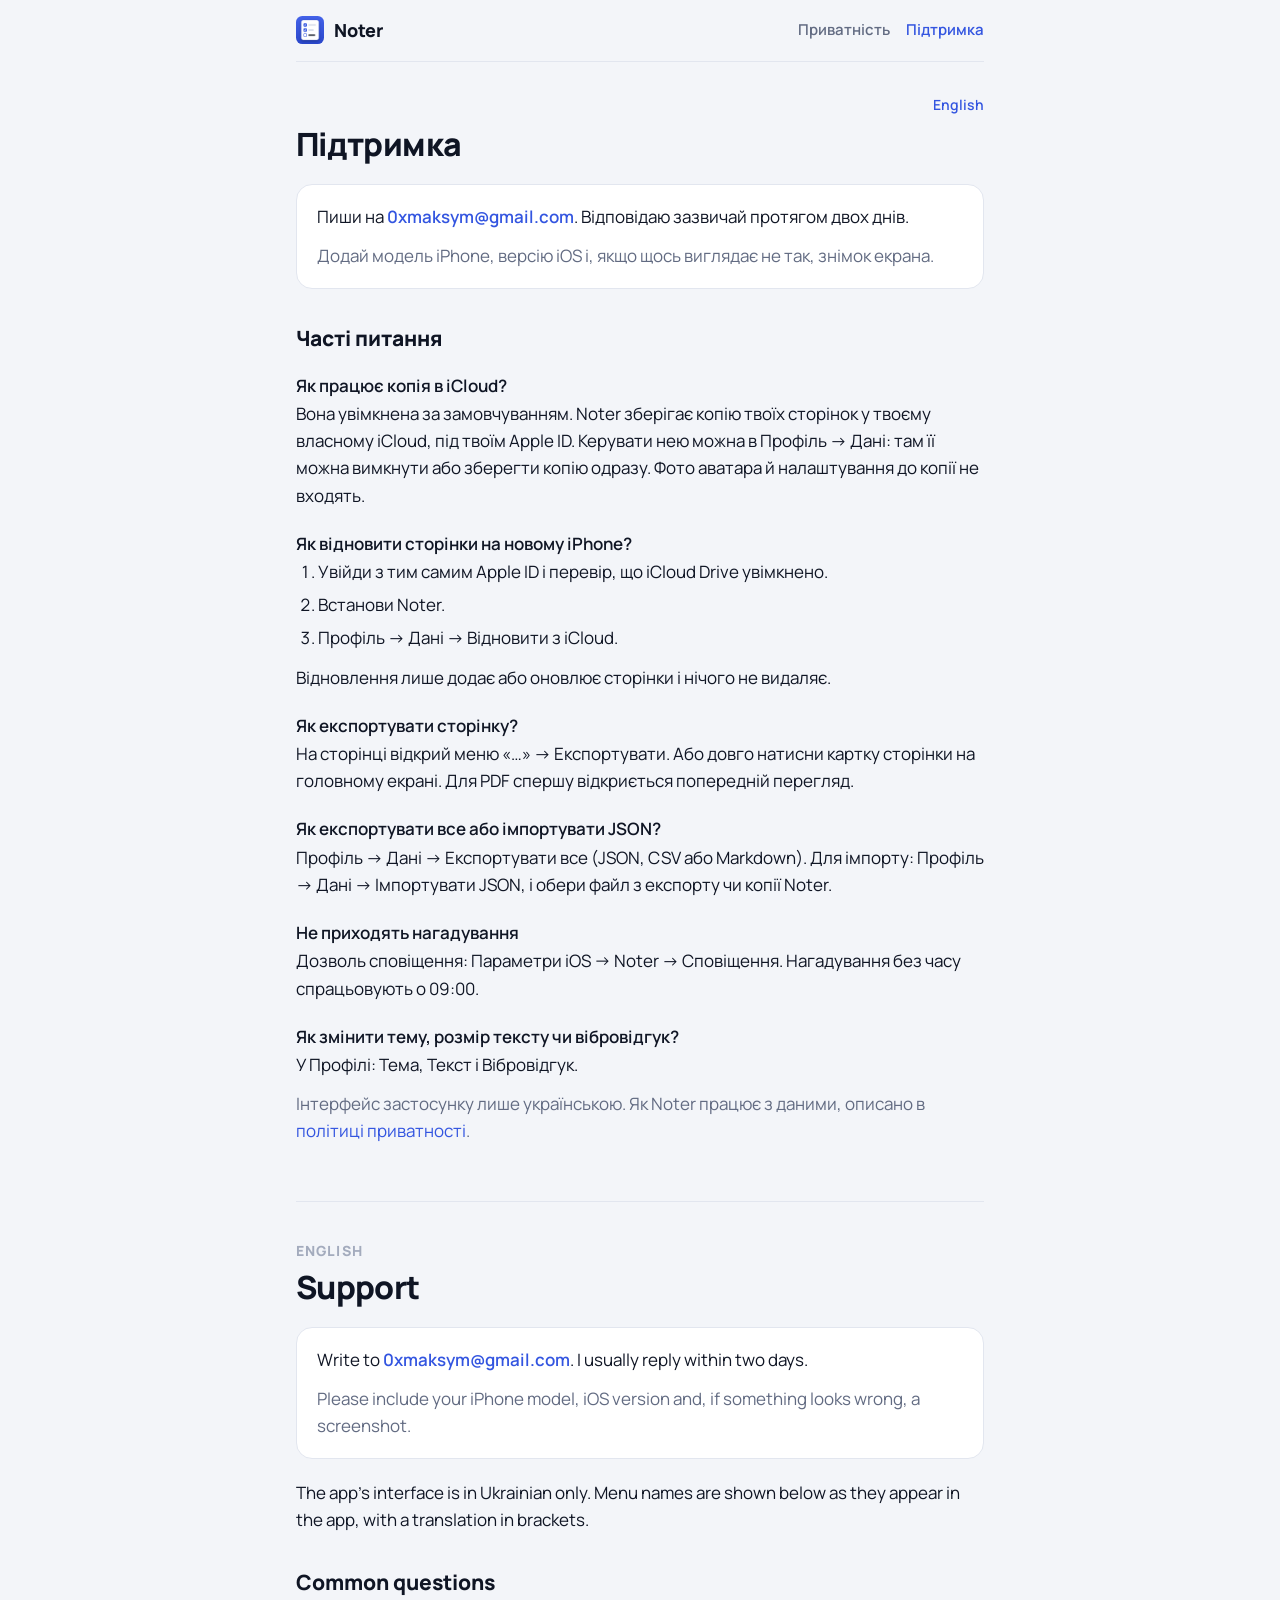
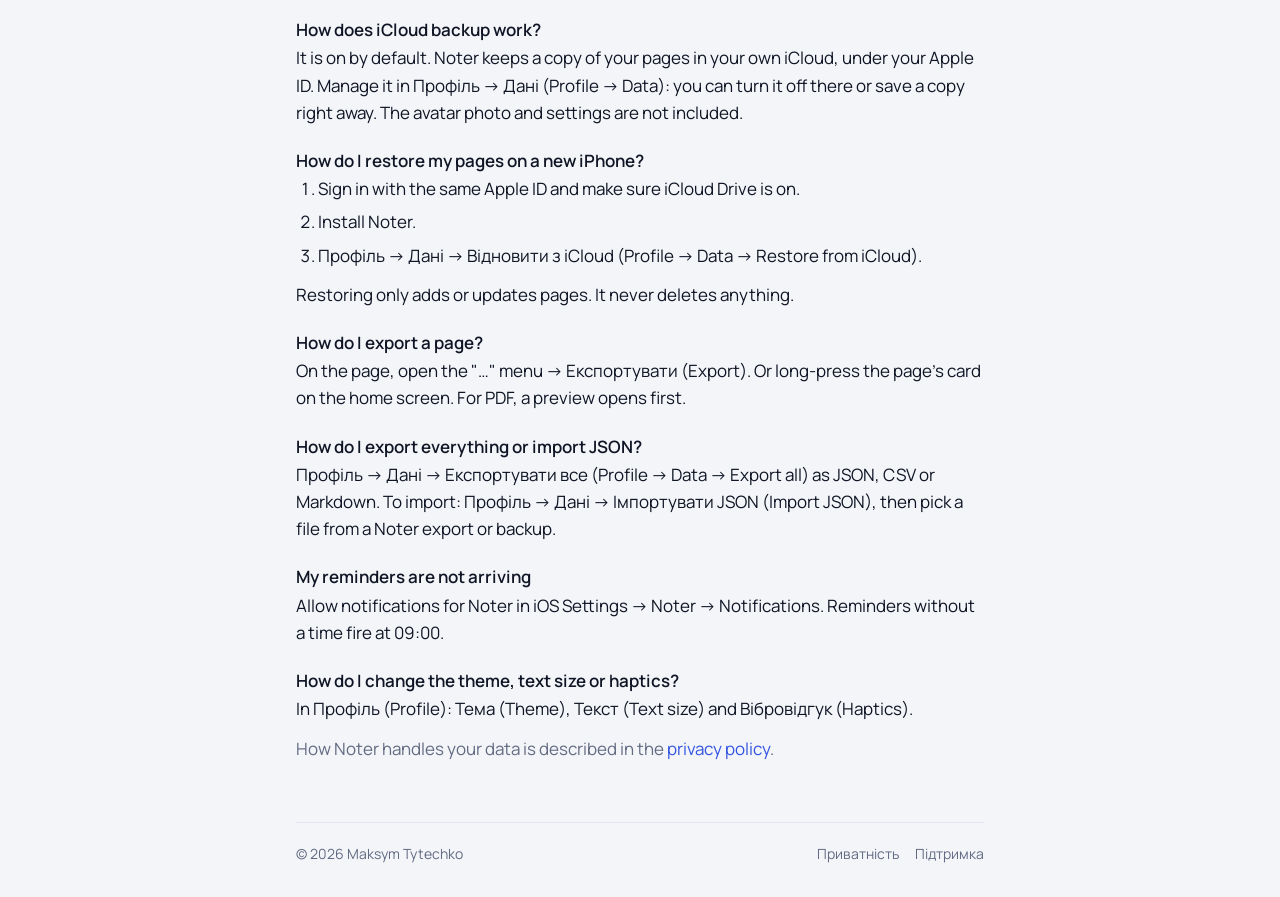
==== support.html @ 2a9a043b "Add Noter site: home, privacy policy and support" ====
<!doctype html>
<html lang="uk">
<head>
<meta charset="utf-8">
<meta name="viewport" content="width=device-width, initial-scale=1">
<title>Підтримка · Noter</title>
<meta name="description" content="Підтримка Noter. Support for Noter.">
<link rel="icon" type="image/png" href="icon.png">
<link rel="apple-touch-icon" href="icon.png">
<link rel="preconnect" href="https://fonts.googleapis.com">
<link rel="preconnect" href="https://fonts.gstatic.com" crossorigin>
<link rel="stylesheet" href="https://fonts.googleapis.com/css2?family=Manrope:wght@400;600;800&display=swap">
<link rel="stylesheet" href="style.css">
</head>
<body>
<div class="wrap">

<header class="bar">
  <a class="brand" href="./"><img class="icon" src="icon.png" alt="" width="28" height="28">Noter</a>
  <nav><a href="privacy.html">Приватність</a><a href="support.html" aria-current="page">Підтримка</a></nav>
</header>

<main>
  <a class="lang-link" href="#en" lang="en">English</a>

  <h1>Підтримка</h1>

  <div class="card">
    <p>Пиши на <a href="mailto:0xmaksym@gmail.com"><strong>0xmaksym@gmail.com</strong></a>. Відповідаю зазвичай протягом двох днів.</p>
    <p class="muted">Додай модель iPhone, версію iOS і, якщо щось виглядає не так, знімок екрана.</p>
  </div>

  <h2>Часті питання</h2>

  <h3>Як працює копія в iCloud?</h3>
  <p>Вона увімкнена за замовчуванням. Noter зберігає копію твоїх сторінок у твоєму власному iCloud, під твоїм Apple ID. Керувати нею можна в Профіль → Дані: там її можна вимкнути або зберегти копію одразу. Фото аватара й налаштування до копії не входять.</p>

  <h3>Як відновити сторінки на новому iPhone?</h3>
  <ol>
    <li>Увійди з тим самим Apple ID і перевір, що iCloud Drive увімкнено.</li>
    <li>Встанови Noter.</li>
    <li>Профіль → Дані → Відновити з iCloud.</li>
  </ol>
  <p>Відновлення лише додає або оновлює сторінки і нічого не видаляє.</p>

  <h3>Як експортувати сторінку?</h3>
  <p>На сторінці відкрий меню «…» → Експортувати. Або довго натисни картку сторінки на головному екрані. Для PDF спершу відкриється попередній перегляд.</p>

  <h3>Як експортувати все або імпортувати JSON?</h3>
  <p>Профіль → Дані → Експортувати все (JSON, CSV або Markdown). Для імпорту: Профіль → Дані → Імпортувати JSON, і обери файл з експорту чи копії Noter.</p>

  <h3>Не приходять нагадування</h3>
  <p>Дозволь сповіщення: Параметри iOS → Noter → Сповіщення. Нагадування без часу спрацьовують о 09:00.</p>

  <h3>Як змінити тему, розмір тексту чи вібровідгук?</h3>
  <p>У Профілі: Тема, Текст і Вібровідгук.</p>

  <p class="muted">Інтерфейс застосунку лише українською. Як Noter працює з даними, описано в <a href="privacy.html">політиці приватності</a>.</p>

  <section class="en" id="en" lang="en">
    <h2>English</h2>
    <h1>Support</h1>

    <div class="card">
      <p>Write to <a href="mailto:0xmaksym@gmail.com"><strong>0xmaksym@gmail.com</strong></a>. I usually reply within two days.</p>
      <p class="muted">Please include your iPhone model, iOS version and, if something looks wrong, a screenshot.</p>
    </div>

    <p>The app's interface is in Ukrainian only. Menu names are shown below as they appear in the app, with a translation in brackets.</p>

    <h2>Common questions</h2>

    <h3>How does iCloud backup work?</h3>
    <p>It is on by default. Noter keeps a copy of your pages in your own iCloud, under your Apple ID. Manage it in <span lang="uk">Профіль → Дані</span> (Profile → Data): you can turn it off there or save a copy right away. The avatar photo and settings are not included.</p>

    <h3>How do I restore my pages on a new iPhone?</h3>
    <ol>
      <li>Sign in with the same Apple ID and make sure iCloud Drive is on.</li>
      <li>Install Noter.</li>
      <li><span lang="uk">Профіль → Дані → Відновити з iCloud</span> (Profile → Data → Restore from iCloud).</li>
    </ol>
    <p>Restoring only adds or updates pages. It never deletes anything.</p>

    <h3>How do I export a page?</h3>
    <p>On the page, open the "…" menu → <span lang="uk">Експортувати</span> (Export). Or long-press the page's card on the home screen. For PDF, a preview opens first.</p>

    <h3>How do I export everything or import JSON?</h3>
    <p><span lang="uk">Профіль → Дані → Експортувати все</span> (Profile → Data → Export all) as JSON, CSV or Markdown. To import: <span lang="uk">Профіль → Дані → Імпортувати JSON</span> (Import JSON), then pick a file from a Noter export or backup.</p>

    <h3>My reminders are not arriving</h3>
    <p>Allow notifications for Noter in iOS Settings → Noter → Notifications. Reminders without a time fire at 09:00.</p>

    <h3>How do I change the theme, text size or haptics?</h3>
    <p>In <span lang="uk">Профіль</span> (Profile): <span lang="uk">Тема</span> (Theme), <span lang="uk">Текст</span> (Text size) and <span lang="uk">Вібровідгук</span> (Haptics).</p>

    <p class="muted">How Noter handles your data is described in the <a href="privacy.html#en">privacy policy</a>.</p>
  </section>
</main>

<footer>
  <span>© 2026 Maksym Tytechko</span>
  <nav><a href="privacy.html">Приватність</a><a href="support.html">Підтримка</a></nav>
</footer>

</div>
</body>
</html>
---- style.css ----
:root {
  color-scheme: light dark;
  --ground: #F3F5F9;
  --surface: #FFFFFF;
  --text: #0F1524;
  --secondary: #626B82;
  --tertiary: #A3ABBD;
  --divider: #E2E6EF;
  --accent: #3355E0;
  --accent-soft: rgba(51, 85, 224, 0.1);
}

@media (prefers-color-scheme: dark) {
  :root {
    --ground: #0C1018;
    --surface: #141A26;
    --text: #EDF0F7;
    --secondary: #97A0B4;
    --tertiary: #5F687D;
    --divider: #212938;
    --accent: #8BA2FF;
    --accent-soft: rgba(139, 162, 255, 0.12);
  }
}

* { box-sizing: border-box; }

html { -webkit-text-size-adjust: 100%; }

body {
  margin: 0;
  background: var(--ground);
  color: var(--text);
  font: 400 17px/1.6 Manrope, -apple-system, system-ui, sans-serif;
  overflow-wrap: break-word;
}

.wrap {
  max-width: 720px;
  margin: 0 auto;
  padding: 0 16px;
}

a { color: var(--accent); text-decoration: none; }
a:hover { text-decoration: underline; }

.icon { border-radius: 22.37%; display: block; }

/* Header */
.bar {
  display: flex;
  align-items: center;
  justify-content: space-between;
  gap: 12px;
  padding: 16px 0;
  border-bottom: 1px solid var(--divider);
}
.brand {
  display: flex;
  align-items: center;
  gap: 10px;
  color: var(--text);
  font-weight: 800;
  font-size: 18px;
}
.brand:hover { text-decoration: none; }
.bar nav { display: flex; gap: 16px; font-size: 15px; font-weight: 600; }
.bar nav a { color: var(--secondary); }
.bar nav a[aria-current] { color: var(--accent); }

/* Content */
main { padding: 32px 0 48px; }

.lang-link {
  display: block;
  text-align: right;
  font-size: 14px;
  font-weight: 600;
  margin-bottom: 8px;
}

h1, h2, h3 { line-height: 1.25; margin: 0; }
h1 { font-size: 32px; font-weight: 800; letter-spacing: -0.02em; }
h2 { font-size: 21px; font-weight: 800; margin: 36px 0 8px; }
h3 { font-size: 17px; font-weight: 600; margin: 24px 0 4px; }
p, ul, ol { margin: 0 0 12px; }
ul, ol { padding-left: 22px; }
li { margin-bottom: 6px; }
strong { font-weight: 600; }

.meta { color: var(--secondary); font-size: 15px; margin-top: 6px; }
.muted { color: var(--secondary); }

.card {
  background: var(--surface);
  border: 1px solid var(--divider);
  border-radius: 16px;
  padding: 18px 20px;
  margin: 20px 0;
}
.card > :last-child { margin-bottom: 0; }

.note {
  background: var(--accent-soft);
  border-radius: 12px;
  padding: 14px 16px;
  margin: 20px 0;
}

/* Index hero */
.hero { text-align: center; padding: 24px 0 8px; }
.hero .icon { margin: 0 auto 16px; }
.hero h1 { font-size: 40px; }
.tagline { font-size: 19px; color: var(--secondary); margin-top: 8px; }
.soon {
  display: inline-block;
  margin-top: 16px;
  padding: 6px 14px;
  border: 1px solid var(--divider);
  border-radius: 999px;
  color: var(--secondary);
  font-size: 14px;
  font-weight: 600;
}
.links { display: flex; flex-wrap: wrap; gap: 8px 20px; font-weight: 600; }

/* English section */
.en { margin-top: 56px; padding-top: 8px; border-top: 1px solid var(--divider); }
.en > h2:first-child { margin-top: 32px; color: var(--tertiary); font-size: 14px; letter-spacing: 0.08em; text-transform: uppercase; }

/* Footer */
footer {
  border-top: 1px solid var(--divider);
  padding: 20px 0 32px;
  color: var(--secondary);
  font-size: 14px;
  display: flex;
  flex-wrap: wrap;
  justify-content: space-between;
  gap: 8px 20px;
}
footer nav { display: flex; gap: 16px; }
footer a { color: var(--secondary); }
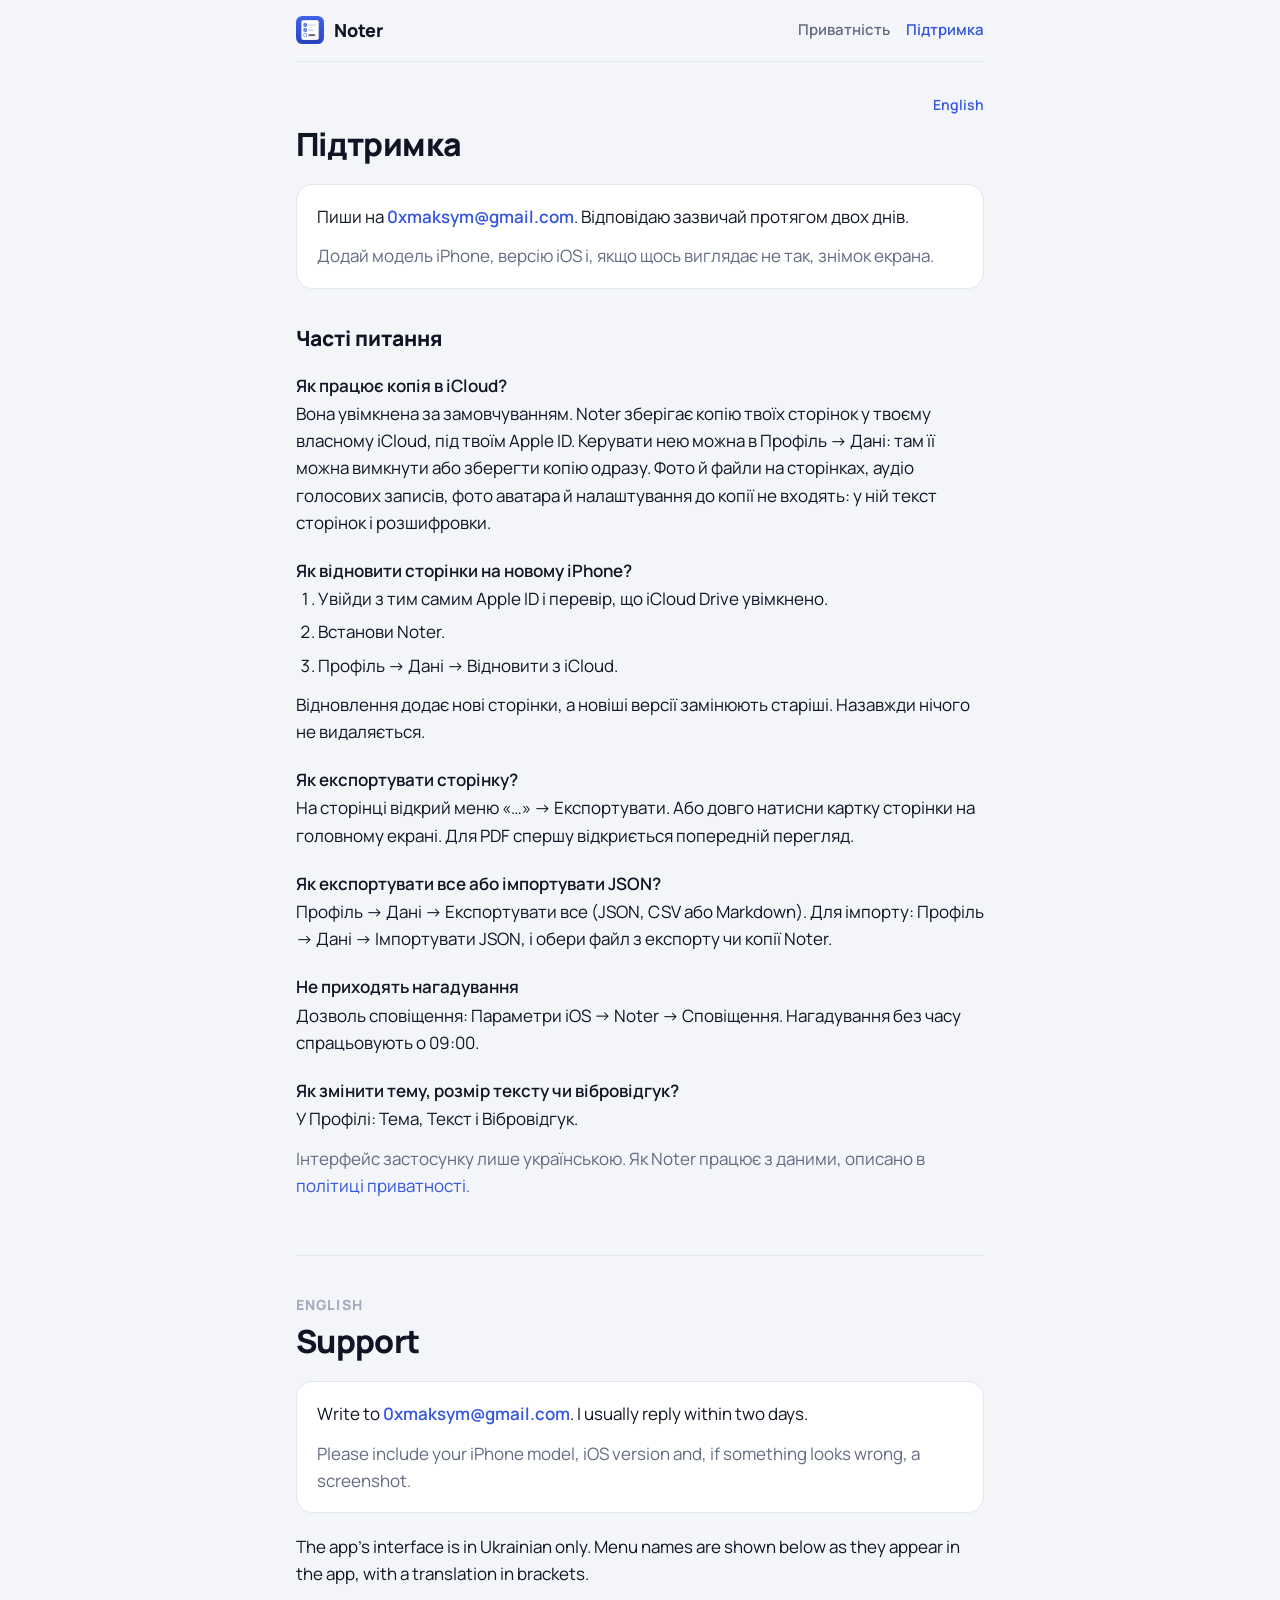
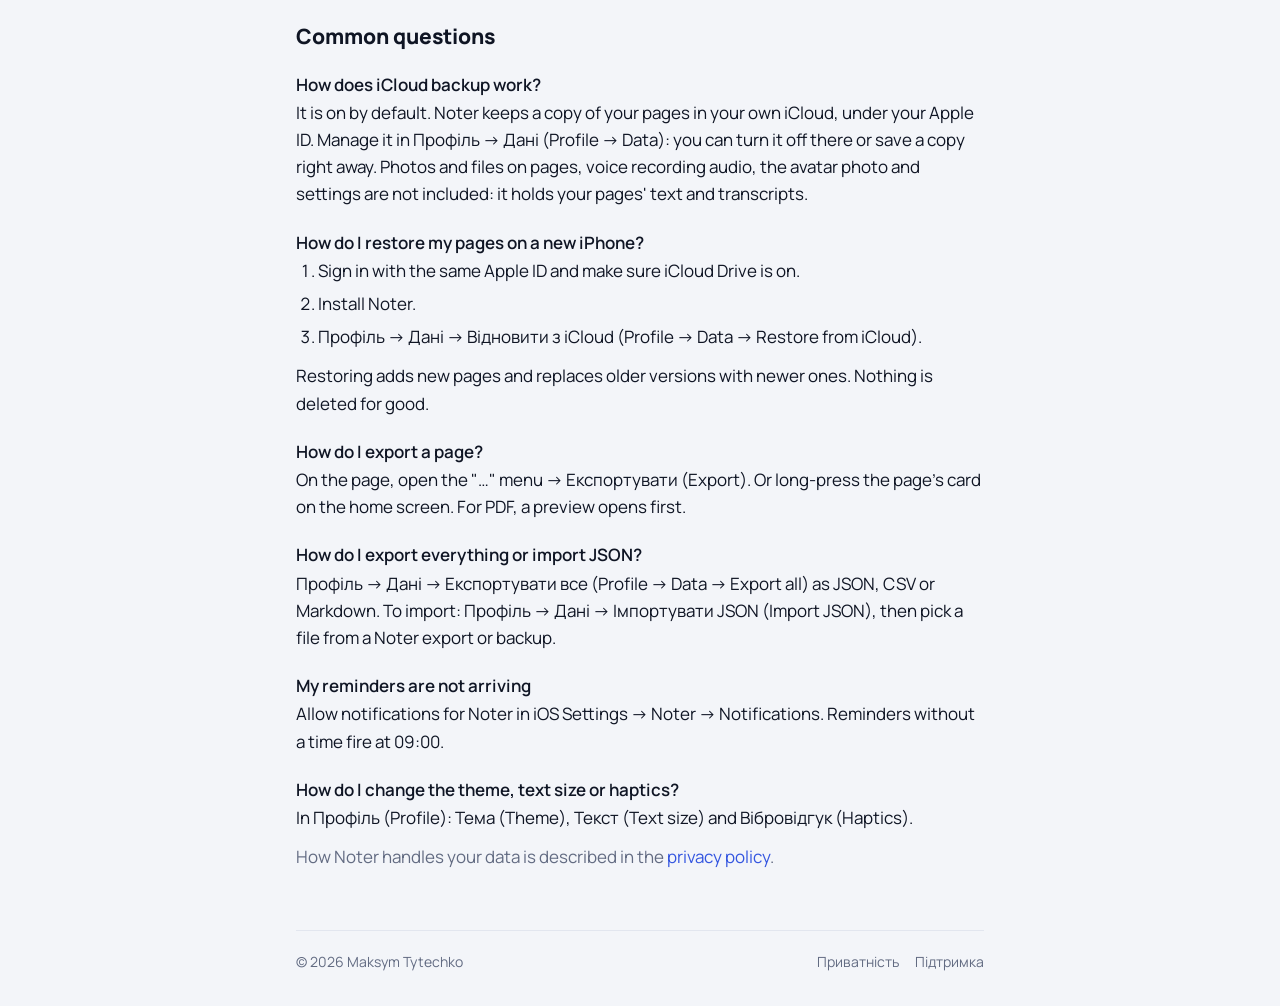
==== commit 4a58f0b5: "Privacy policy and support: describe photos, files, voice, speech recognition, Face ID and what the " ====
--- a/support.html
+++ b/support.html
@@ -33,7 +33,7 @@
   <h2>Часті питання</h2>
 
   <h3>Як працює копія в iCloud?</h3>
-  <p>Вона увімкнена за замовчуванням. Noter зберігає копію твоїх сторінок у твоєму власному iCloud, під твоїм Apple ID. Керувати нею можна в Профіль → Дані: там її можна вимкнути або зберегти копію одразу. Фото аватара й налаштування до копії не входять.</p>
+  <p>Вона увімкнена за замовчуванням. Noter зберігає копію твоїх сторінок у твоєму власному iCloud, під твоїм Apple ID. Керувати нею можна в Профіль → Дані: там її можна вимкнути або зберегти копію одразу. Фото й файли на сторінках, аудіо голосових записів, фото аватара й налаштування до копії не входять: у ній текст сторінок і розшифровки.</p>
 
   <h3>Як відновити сторінки на новому iPhone?</h3>
   <ol>
@@ -41,7 +41,7 @@
     <li>Встанови Noter.</li>
     <li>Профіль → Дані → Відновити з iCloud.</li>
   </ol>
-  <p>Відновлення лише додає або оновлює сторінки і нічого не видаляє.</p>
+  <p>Відновлення додає нові сторінки, а новіші версії замінюють старіші. Назавжди нічого не видаляється.</p>
 
   <h3>Як експортувати сторінку?</h3>
   <p>На сторінці відкрий меню «…» → Експортувати. Або довго натисни картку сторінки на головному екрані. Для PDF спершу відкриється попередній перегляд.</p>
@@ -71,7 +71,7 @@
     <h2>Common questions</h2>
 
     <h3>How does iCloud backup work?</h3>
-    <p>It is on by default. Noter keeps a copy of your pages in your own iCloud, under your Apple ID. Manage it in <span lang="uk">Профіль → Дані</span> (Profile → Data): you can turn it off there or save a copy right away. The avatar photo and settings are not included.</p>
+    <p>It is on by default. Noter keeps a copy of your pages in your own iCloud, under your Apple ID. Manage it in <span lang="uk">Профіль → Дані</span> (Profile → Data): you can turn it off there or save a copy right away. Photos and files on pages, voice recording audio, the avatar photo and settings are not included: it holds your pages' text and transcripts.</p>
 
     <h3>How do I restore my pages on a new iPhone?</h3>
     <ol>
@@ -79,7 +79,7 @@
       <li>Install Noter.</li>
       <li><span lang="uk">Профіль → Дані → Відновити з iCloud</span> (Profile → Data → Restore from iCloud).</li>
     </ol>
-    <p>Restoring only adds or updates pages. It never deletes anything.</p>
+    <p>Restoring adds new pages and replaces older versions with newer ones. Nothing is deleted for good.</p>
 
     <h3>How do I export a page?</h3>
     <p>On the page, open the "…" menu → <span lang="uk">Експортувати</span> (Export). Or long-press the page's card on the home screen. For PDF, a preview opens first.</p>
